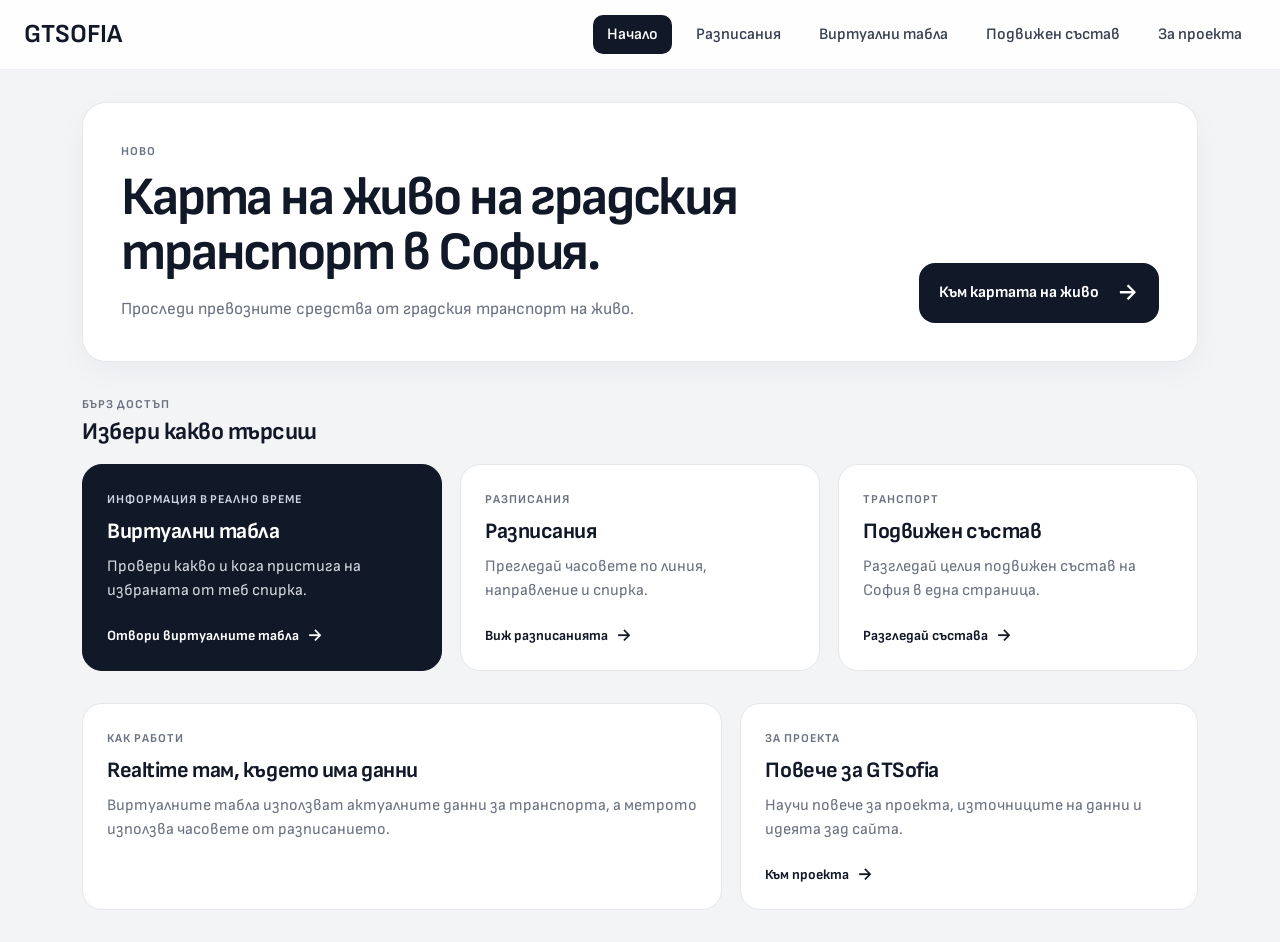
==== index.html @ 2547bb43 "Add files via upload" ====
<!DOCTYPE html>
<html lang="bg">
<head>
  <meta charset="UTF-8" />
  <meta name="viewport" content="width=device-width, initial-scale=1.0" />
  <title>Начало | GTSofia</title>
  <link href="https://fonts.googleapis.com/css2?family=Sofia+Sans:wght@400;500;600;700&display=swap" rel="stylesheet" />
  <link rel="stylesheet" href="assets/css/style.css" />
</head>
<body>
  <header class="navbar">
    <a href="index.html" class="nav-logo">GTSOFIA</a>
    <button class="nav-toggle" onclick="toggleMenu()" aria-label="Отвори меню">☰</button>
    <nav id="navMenu">
      <a href="index.html" class="active">Начало</a>
      <a href="schedules.html">Разписания</a>
      <a href="virtual-boards.html">Виртуални табла</a>
      <a href="rolling-stock.html">Подвижен състав</a>
      <a href="about.html">За проекта</a>
    </nav>
  </header>

  <main class="home">
    <section class="home-hero">
      <div class="home-hero-copy">
        <span class="home-eyebrow">НОВО</span>
        <h1>Карта на живо на градския транспорт в София.</h1>
        <p>Проследи превозните средства от градския транспорт на живо.</p>
      </div>
      <a href="https://gtsofialive.vercel.app/" class="home-hero-action">
        <span class="home-hero-action-label">Към картата на живо</span>
        <span class="home-hero-action-arrow">→</span>
      </a>
    </section>

    <section class="home-section">
      <div class="home-section-heading">
        <div>
          <span class="home-section-kicker">Бърз достъп</span>
          <h2>Избери какво търсиш</h2>
        </div>
      </div>

      <div class="home-grid home-grid-main">
        <a href="virtual-boards.html" class="home-card home-card-primary">
          <span class="home-card-label">Информация в реално време</span>
          <h2>Виртуални табла</h2>
          <p>Провери какво и кога пристига на избраната от теб спирка.</p>
          <span class="home-card-link">Отвори виртуалните табла <span>→</span></span>
        </a>

        <a href="schedules.html" class="home-card">
          <span class="home-card-label">Разписания</span>
          <h2>Разписания</h2>
          <p>Прегледай часовете по линия, направление и спирка.</p>
          <span class="home-card-link">Виж разписанията <span>→</span></span>
        </a>

        <a href="rolling-stock.html" class="home-card">
          <span class="home-card-label">Транспорт</span>
          <h2>Подвижен състав</h2>
          <p>Разгледай целия подвижен състав на София в една страница.</p>
          <span class="home-card-link">Разгледай състава <span>→</span></span>
        </a>
      </div>
    </section>



    <section class="home-info-grid">
      <div class="home-info-card">
        <span class="home-section-kicker">Как работи</span>
        <h2>Realtime там, където има данни</h2>
        <p>Виртуалните табла използват актуалните данни за транспорта, а метрото използва часовете от разписанието.</p>
      </div>

      <a href="about.html" class="home-info-card home-info-card-link">
        <span class="home-section-kicker">За проекта</span>
        <h2>Повече за GTSofia</h2>
        <p>Научи повече за проекта, източниците на данни и идеята зад сайта.</p>
        <span class="home-card-link">Към проекта <span>→</span></span>
      </a>
    </section>
  </main>

  <script src="assets/js/navbar.js"></script>
</body>
</html>
---- assets/css/style.css ----
/* =========================
BASE RESET
========================= */

* {
  margin: 0;
  padding: 0;
  box-sizing: border-box;
}

body {
  font-family: "Sofia Sans", sans-serif;
  background: #f3f4f6;
  min-height: 100vh;
  color: #111827;
}

img {
  max-width: 100%;
}

/* =========================
NAVBAR
========================= */

.navbar {
  height: 70px;
  background: rgba(255, 255, 255, 0.88);
  backdrop-filter: blur(18px);
  -webkit-backdrop-filter: blur(18px);
  border-bottom: 1px solid rgba(229, 231, 235, 0.7);
  display: flex;
  align-items: center;
  justify-content: space-between;
  padding: 0 24px;
  position: sticky;
  top: 0;
  z-index: 1000;
  transition:
    background 0.3s ease,
    backdrop-filter 0.3s ease,
    box-shadow 0.3s ease;
}

.navbar.scrolled {
  background: rgba(255, 255, 255, 0.72);
  backdrop-filter: blur(22px);
  -webkit-backdrop-filter: blur(22px);
  box-shadow: 0 6px 20px rgba(0, 0, 0, 0.06);
}

.nav-logo {
  font-size: 26px;
  font-weight: 700;
  color: #111827;
  text-decoration: none;
}

.navbar nav {
  display: flex;
  gap: 10px;
}

.navbar nav a {
  text-decoration: none;
  color: #374151;
  font-weight: 600;
  padding: 10px 14px;
  border-radius: 10px;
  transition: 0.2s;
}

.navbar nav a:hover {
  background: #f3f4f6;
}

.navbar nav a.active {
  background: #111827;
  color: white;
}

.nav-toggle {
  display: none;
  font-size: 28px;
  background: none;
  border: none;
  cursor: pointer;
}

/* =========================
GENERAL CONTENT
========================= */

.content {
  padding: 32px;
}

.info-card {
  background: white;
  padding: 24px;
  border-radius: 18px;
  border: 1px solid #e5e7eb;
  width: 100%;
}

/* =========================
HOME PAGE
========================= */

.home {
  max-width: 1180px;
  margin: 0 auto;
  padding: 32px;
  display: flex;
  flex-direction: column;
  gap: 32px;
}

.home-hero {
  background: white;
  border: 1px solid #e5e7eb;
  border-radius: 24px;
  padding: 38px;
  display: flex;
  align-items: flex-end;
  justify-content: space-between;
  gap: 28px;
  box-shadow: 0 10px 30px rgba(17, 24, 39, 0.04);
}

.home-hero-copy {
  max-width: 760px;
}

.home-eyebrow,
.home-section-kicker,
.home-card-label {
  display: inline-block;
  font-size: 12px;
  font-weight: 700;
  letter-spacing: 0.08em;
  text-transform: uppercase;
  color: #6b7280;
}

.home-hero h1 {
  margin-top: 10px;
  font-size: clamp(32px, 5vw, 54px);
  line-height: 1.02;
  letter-spacing: -0.04em;
  max-width: 760px;
}

.home-hero p {
  margin-top: 16px;
  max-width: 660px;
  color: #6b7280;
  font-size: 17px;
  line-height: 1.55;
}

.home-hero-action {
  min-width: 240px;
  padding: 18px 20px;
  border-radius: 16px;
  background: #111827;
  color: white;
  text-decoration: none;
  display: flex;
  align-items: center;
  justify-content: space-between;
  gap: 16px;
  font-weight: 700;
  transition: transform 0.2s ease, background 0.2s ease;
}

.home-hero-action:hover {
  transform: translateY(-2px);
  background: #1f2937;
}

.home-hero-action-arrow {
  font-size: 24px;
  line-height: 1;
}

.home-section {
  display: flex;
  flex-direction: column;
  gap: 18px;
}

.home-section-heading h2 {
  margin-top: 4px;
  font-size: 24px;
  letter-spacing: -0.02em;
}

.home-grid {
  display: grid;
  grid-template-columns: repeat(3, minmax(0, 1fr));
  gap: 18px;
}

.home-card,
.home-info-card {
  background: white;
  border: 1px solid #e5e7eb;
  border-radius: 20px;
  padding: 24px;
  text-decoration: none;
  color: inherit;
  transition: transform 0.2s ease, box-shadow 0.2s ease, border-color 0.2s ease;
}

.home-card:hover,
.home-info-card-link:hover {
  transform: translateY(-3px);
  box-shadow: 0 12px 26px rgba(17, 24, 39, 0.07);
  border-color: #d1d5db;
}

.home-card-primary {
  background: #111827;
  color: white;
  border-color: #111827;
}

.home-card-primary:hover {
  border-color: #1f2937;
}

.home-card h2,
.home-info-card h2 {
  margin-top: 10px;
  font-size: 22px;
  letter-spacing: -0.02em;
}

.home-card p,
.home-info-card p {
  margin-top: 10px;
  color: #6b7280;
  line-height: 1.5;
}

.home-card-primary p {
  color: #d1d5db;
}

.home-card-link {
  display: inline-flex;
  align-items: center;
  gap: 8px;
  margin-top: 22px;
  font-size: 14px;
  font-weight: 700;
}

.home-card-link span {
  font-size: 18px;
}

.home-card-primary .home-card-label {
  color: #cbd5e1;
}

.home-info-grid {
  display: grid;
  grid-template-columns: 1.4fr 1fr;
  gap: 18px;
}

.home-info-card-link {
  display: block;
}

/* =========================
ROLLING STOCK
========================= */

.stock-grid {
  display: grid;
  grid-template-columns: repeat(auto-fill, minmax(280px, 1fr));
  gap: 20px;
}

.stock-card {
  background: white;
  border-radius: 18px;
  overflow: hidden;
  border: 1px solid #e5e7eb;
}

.stock-image {
  width: 100%;
  height: 200px;
  object-fit: cover;
}

.stock-body {
  padding: 18px;
}

.stock-author {
  text-align: center;
  font-size: 13px;
  color: #6b7280;
  margin-top: 6px;
  margin-bottom: 4px;
}

.stock-lines {
  display: flex;
  flex-wrap: wrap;
  gap: 6px;
  margin-top: 10px;
}

.stock-line-pill {
  display: flex;
  align-items: center;
  justify-content: center;
  height: 25px;
  width: 42px;
  min-width: 35px;
  padding: 0 8px;
  border-radius: 6px;
  font-weight: 700;
}

.stock-metro-pill {
  width: 28px;
  height: 28px;
  min-width: 28px;
  padding: 0;
  border-radius: 50%;
}

.stock-filters {
  display: flex;
  gap: 10px;
  flex-wrap: wrap;
  margin-bottom: 20px;
}

.stock-filters button {
  font-family: "Sofia Sans", sans-serif;
  border: none;
  padding: 10px 16px;
  border-radius: 12px;
  background: #e5e7eb;
  font-weight: 600;
  cursor: pointer;
  transition: 0.2s;
}

.stock-filters button:hover {
  background: #111827;
  color: white;
}

/* =========================
SCHEDULES PAGE
========================= */

.schedule-page {
  max-width: 1500px;
  margin: 0 auto;
  padding: 32px;
}

.schedule-card {
  background: #fff;
  border-radius: 18px;
  box-shadow: 0 2px 10px rgba(0,0,0,.05);
}

.schedule-controls-card { padding: 22px; }

.schedule-controls {
  display: grid;
  grid-template-columns: 1fr 1fr 1fr;
  gap: 14px;
}

.schedule-control label {
  display: block;
  font-weight: 700;
  margin: 0 0 7px 2px;
}

.schedule-dropdown {
  position: relative;
}

.schedule-select-button,
.schedule-native-select {
  width: 100%;
  min-height: 48px;
  border: 1px solid #d1d5db;
  border-radius: 12px;
  background: #fff;
  font: inherit;
  color: #111827;
  padding: 8px 14px;
}

.schedule-select-button {
  display: flex;
  align-items: center;
  justify-content: space-between;
  cursor: pointer;
  text-align: left;
}

.schedule-select-button:hover,
.schedule-native-select:not(:disabled):hover {
  border-color: #9ca3af;
}

.schedule-native-select:disabled {
  background: #f3f4f6;
  color: #9ca3af;
}

.schedule-chevron {
  font-size: 20px;
  margin-left: 8px;
}

.schedule-dropdown-menu {
  position: absolute;
  z-index: 50;
  top: calc(100% + 7px);
  left: 0;
  right: 0;
  max-height: 420px;
  overflow-y: auto;
  background: #fff;
  border: 1px solid #e5e7eb;
  border-radius: 14px;
  box-shadow: 0 14px 35px rgba(0,0,0,.14);
  padding: 8px;
}

.schedule-dropdown-group-title {
  font-size: 12px;
  font-weight: 700;
  color: #6b7280;
  padding: 8px 10px 5px;
  text-transform: uppercase;
  letter-spacing: .04em;
}

.schedule-line-option {
  width: 100%;
  border: 0;
  background: transparent;
  border-radius: 10px;
  padding: 8px 10px;
  display: flex;
  align-items: center;
  justify-content: space-between;
  cursor: pointer;
  font: inherit;
}

.schedule-line-option:hover {
  background: #f3f4f6;
}

.schedule-line-identity {
  display: inline-flex;
  align-items: center;
  gap: 7px;
  min-width: 0;
}

.schedule-line-icon {
  width: 30px;
  height: 30px;
  display: inline-flex;
  align-items: center;
  justify-content: center;
}

.schedule-line-icon img {
  width: 30px;
  height: 30px;
  object-fit: contain;
}

.schedule-line-pill {
  width: 60px;
  height: 30px;
  border-radius: 6px;
  display: inline-flex;
  align-items: center;
  justify-content: center;
  background: var(--line-color, #BE1E2D);
  color: var(--line-text-color, #fff);
  font-weight: 700;
  font-size: 17px;
  line-height: 1;
}

.schedule-line-pill.metro {
  width: 30px;
  border-radius: 999px;
}

.schedule-line-pill.night {
  border: 1px solid rgba(0, 0, 0, 0.18);
}

.schedule-option-arrow {
  color: #9ca3af;
  font-size: 22px;
}

.schedule-selected-line {
  display: inline-flex;
  flex: 1;
}

.schedule-placeholder {
  color: #6b7280;
}

.schedule-day-tabs {
  display: flex;
  gap: 8px;
  margin-top: 16px;
  border-top: 1px solid #eef0f2;
  padding-top: 16px;
}

.schedule-day-tab {
  border: 0;
  background: #f3f4f6;
  color: #374151;
  border-radius: 10px;
  padding: 10px 18px;
  font: inherit;
  font-weight: 700;
  cursor: pointer;
}

.schedule-day-tab.active {
  background: #111827;
  color: #fff;
}

.schedule-summary {
  margin-top: 18px;
  padding: 18px 22px;
  background: #fff;
  border-radius: 18px;
  box-shadow: 0 2px 10px rgba(0,0,0,.05);
  display: flex;
  align-items: center;
  justify-content: space-between;
  gap: 20px;
}

.schedule-summary-main {
  display: flex;
  flex-direction: column;
  align-items: flex-start;
  gap: 8px;
}

.schedule-summary-route-row {
  display: flex;
  align-items: center;
  gap: 14px;
}

.schedule-summary-destination {
  font-size: 25px;
}

.schedule-summary-stop {
  color: #6b7280;
}

.schedule-summary-stats {
  display: flex;
  gap: 10px;
}

.schedule-summary-stats div {
  min-width: 125px;
  padding: 10px 14px;
  border-radius: 12px;
  background: #f7f7f8;
  display: flex;
  flex-direction: column;
  gap: 2px;
}

.schedule-summary-stats span {
  font-size: 12px;
  color: #6b7280;
}

.schedule-summary-stats strong {
  font-size: 20px;
}

.direction-arrow {
  width: 13px;
  height: auto;
  flex: 0 0 13px;
  opacity: 0.7;
}

.timetable-card,
.course-card {
  margin-top: 18px;
  padding: 22px;
}

.schedule-section-heading {
  display: flex;
  align-items: center;
  justify-content: space-between;
  gap: 16px;
  margin-bottom: 16px;
}

.schedule-section-kicker {
  font-size: 12px;
  color: #6b7280;
  font-weight: 700;
  text-transform: uppercase;
  letter-spacing: .05em;
}

.schedule-section-heading h1,
.schedule-section-heading h2 {
  margin: 3px 0 0;
  font-size: 24px;
}

.schedule-data-status {
  color: #6b7280;
  font-size: 14px;
}

.timetable-scroll {
  overflow-x: auto;
  border: 1px solid #e5e7eb;
  border-radius: 12px;
}

.schedule-timetable {
  width: 100%;
  min-width: 720px;
  border-collapse: collapse;
  table-layout: fixed;
}

.schedule-timetable th {
  padding: 12px 8px;
  background: #f3f4f6;
  border-right: 1px solid #e5e7eb;
  border-bottom: 1px solid #d1d5db;
  font-size: 14px;
  white-space: nowrap;
}

.schedule-timetable td {
  min-height: 70px;
  padding: 12px 8px;
  vertical-align: top;
  border-right: 1px solid #eef0f2;
  text-align: center;
}

.schedule-minute-list {
  display: flex;
  flex-direction: column;
  align-items: center;
  gap: 4px;
}

.schedule-minute {
  display: block;
  width: 100%;
  border: 0;
  background: transparent;
  color: #111827;
  font: inherit;
  font-weight: 700;
  padding: 5px 4px;
  border-radius: 7px;
  cursor: pointer;
}

.schedule-minute:hover {
  background: #fef3c7;
  color: #92400e;
}

.schedule-no-data {
  padding: 30px;
  text-align: center;
  color: #6b7280;
}

.schedule-close-button {
  border: 0;
  background: #111827;
  color: #fff;
  border-radius: 10px;
  padding: 9px 15px;
  font: inherit;
  font-weight: 700;
  cursor: pointer;
}

.course-stops {
  border-top: 1px solid #eef0f2;
}

.course-stop {
  min-height: 54px;
  display: grid;
  grid-template-columns: 26px 1fr auto;
  align-items: center;
  gap: 10px;
  padding: 8px 12px;
  border-bottom: 1px solid #f0f1f2;
}

.course-stop.selected {
  background: #fef3c7;
  border-radius: 10px;
}

.course-stop-marker {
  width: 14px;
  height: 14px;
  border-radius: 999px;
  background: #111827;
  border: 3px solid #fff;
  box-shadow: 0 0 0 1px #d1d5db;
  margin-left: 2px;
}

.course-stop-name {
  font-weight: 600;
  display: flex;
  align-items: center;
  gap: 8px;
  flex-wrap: wrap;
}

.course-stop-code {
  color: #6b7280;
  font-size: 12px;
  font-weight: 500;
  white-space: nowrap;
}

.course-stop-time {
  font-weight: 700;
  font-variant-numeric: tabular-nums;
}

.schedule-empty {
  margin-top: 28px;
  color: #9ca3af;
  text-align: center;
  font-size: 18px;
}

/* =========================
VIRTUAL BOARDS
========================= */

.virtual-boards {
  height: calc(100vh - 70px);
  min-height: 620px;
  padding: 18px;
  display: flex;
  flex-direction: column;
  gap: 14px;
}

.virtual-board-toolbar {
  display: flex;
  align-items: center;
  justify-content: space-between;
  gap: 18px;
  background: #fff;
  border: 1px solid #e5e7eb;
  border-radius: 18px;
  padding: 16px 20px;
  box-shadow: 0 2px 10px rgba(0,0,0,.05);
  flex: 0 0 auto;
}

.virtual-board-toolbar h1 {
  font-size: 25px;
  line-height: 1.15;
}

.live-indicator {
  width: 9px;
  height: 9px;
  border-radius: 50%;
  background: #16a34a;
  box-shadow: 0 0 0 0 rgba(22, 163, 74, .45);
  animation: vb-pulse 1.8s infinite;
  flex: 0 0 9px;
}

@keyframes vb-pulse {
  0% { box-shadow: 0 0 0 0 rgba(22, 163, 74, .45); }
  70% { box-shadow: 0 0 0 7px rgba(22, 163, 74, 0); }
  100% { box-shadow: 0 0 0 0 rgba(22, 163, 74, 0); }
}

.virtual-board-layout {
  min-height: 0;
  flex: 1 1 auto;
  display: grid;
  grid-template-columns: minmax(0, 1.65fr) minmax(360px, .85fr);
  gap: 14px;
}

.virtual-map-card {
  min-height: 0;
  position: relative;
  overflow: hidden;
  border-radius: 18px;
  border: 1px solid #e5e7eb;
  background: #e5e7eb;
  box-shadow: 0 2px 10px rgba(0,0,0,.05);
}

.virtual-board-controls {
  position: relative;
  z-index: 5;
  display: flex;
  align-items: center;
  gap: 8px;
  padding: 14px 16px;
  border-bottom: 1px solid #eef0f2;
  background: #fff;
}

.virtual-stop-search {
  position: relative;
  width: 100%;
  min-width: 0;
}

.virtual-stop-search-panel {
  flex: 1 1 auto;
}

.virtual-stop-search input {
  width: 100%;
  min-height: 42px;
  padding: 0 13px;
  border: 1px solid #d1d5db;
  border-radius: 11px;
  background: #fff;
  color: #111827;
  font: inherit;
  box-shadow: 0 2px 8px rgba(0,0,0,.06);
  outline: none;
}

.virtual-stop-search input:focus {
  border-color: #9ca3af;
  box-shadow: 0 0 0 3px rgba(17,24,39,.08), 0 2px 8px rgba(0,0,0,.06);
}

.map-tool-button {
  width: 42px;
  height: 42px;
  min-height: 42px;
  flex: 0 0 42px;
  display: inline-flex;
  align-items: center;
  justify-content: center;
  padding: 0;
  border: 1px solid #d1d5db;
  border-radius: 11px;
  background: rgba(255,255,255,.96);
  color: #111827;
  font: inherit;
  font-weight: 700;
  box-shadow: 0 4px 14px rgba(0,0,0,.12);
  cursor: pointer;
  pointer-events: auto;
  white-space: nowrap;
}

.map-tool-button:hover {
  background: #fff;
}

.map-tool-button:disabled {
  opacity: .7;
  cursor: wait;
}

.map-location-button {
  font-size: 21px;
}

.virtual-stop-search-results {
  position: absolute;
  top: calc(100% + 6px);
  left: 0;
  right: 0;
  max-height: 310px;
  overflow-y: auto;
  border: 1px solid #e5e7eb;
  border-radius: 11px;
  background: #fff;
  box-shadow: 0 8px 20px rgba(0,0,0,.14);
}

.virtual-stop-search-result {
  width: 100%;
  display: flex;
  align-items: center;
  justify-content: space-between;
  gap: 12px;
  padding: 10px 12px;
  border: 0;
  border-bottom: 1px solid #f0f1f2;
  background: #fff;
  color: #111827;
  text-align: left;
  font: inherit;
  cursor: pointer;
}

.virtual-stop-search-result:last-child {
  border-bottom: 0;
}

.virtual-stop-search-result:hover {
  background: #f9fafb;
}

.virtual-stop-search-result strong {
  min-width: 0;
  overflow: hidden;
  text-overflow: ellipsis;
  white-space: nowrap;
}

.virtual-stop-search-result span {
  flex: 0 0 auto;
  color: #9ca3af;
  font-size: 12px;
}

.virtual-stop-search-empty {
  padding: 12px;
  color: #6b7280;
  font-size: 13px;
}

.map-tool-button {
  min-height: 42px;
  display: inline-flex;
  align-items: center;
  gap: 7px;
  padding: 0 12px;
  border: 1px solid #d1d5db;
  border-radius: 11px;
  background: rgba(255,255,255,.96);
  color: #111827;
  font: inherit;
  font-weight: 700;
  box-shadow: 0 4px 14px rgba(0,0,0,.12);
  cursor: pointer;
  pointer-events: auto;
  white-space: nowrap;
}

.map-location-button {
  width: 42px;
  height: 42px;
  padding: 0;
  justify-content: center;
}

.map-location-button img {
  width: 22px;
  height: 22px;
  display: block;
  flex: 0 0 22px;
}

.map-tool-button:hover {
  background: #fff;
}

.map-tool-button:disabled {
  opacity: .7;
  cursor: wait;
}

.virtual-map {
  width: 100%;
  height: 100%;
  min-height: 440px;
}

.virtual-board-panel {
  min-width: 0;
  min-height: 0;
  overflow: hidden;
  display: flex;
  flex-direction: column;
  background: #fff;
  border: 1px solid #e5e7eb;
  border-radius: 18px;
  box-shadow: 0 2px 10px rgba(0,0,0,.05);
}

.virtual-board-content {
  min-height: 0;
  overflow: hidden;
  display: flex;
  flex-direction: column;
  flex: 1 1 auto;
}

.virtual-board-body {
  min-height: 0;
  overflow-y: auto;
  flex: 1 1 auto;
  display: flex;
  flex-direction: column;
}

.virtual-board-empty,
.virtual-board-error {
  margin: auto;
  max-width: 420px;
  padding: 28px 24px;
  color: #6b7280;
  text-align: center;
}

.virtual-board-empty-title {
  color: #111827;
  font-size: 23px;
  font-weight: 700;
  margin-bottom: 10px;
}

.virtual-board-empty p {
  line-height: 1.55;
}

.virtual-board-header-actions {
  display: flex;
  align-items: center;
  gap: 8px;
  flex: 0 0 auto;
}

.virtual-board-header {
  display: flex;
  align-items: flex-start;
  justify-content: space-between;
  gap: 14px;
  padding: 18px 18px 12px;
  border-bottom: 1px solid #eef0f2;
}

.virtual-board-kicker {
  margin-bottom: 4px;
  color: #6b7280;
  font-size: 12px;
  font-weight: 700;
  text-transform: uppercase;
  letter-spacing: .05em;
}

.virtual-board-header h2 {
  font-size: 21px;
  line-height: 1.2;
}

.virtual-board-header p {
  margin-top: 5px;
  color: #6b7280;
  font-size: 13px;
}

.virtual-board-close {
  width: 34px;
  height: 34px;
  border: 0;
  border-radius: 50%;
  background: #f3f4f6;
  color: #111827;
  font-size: 24px;
  line-height: 1;
  cursor: pointer;
  flex: 0 0 34px;
}

.virtual-board-close:hover {
  background: #e5e7eb;
}

.virtual-board-refresh {
  width: 34px;
  height: 34px;
  flex: 0 0 34px;
  border: 0;
  border-radius: 50%;
  background: #f3f4f6;
  color: #111827;
  padding: 0;
  display: inline-flex;
  align-items: center;
  justify-content: center;
  font: inherit;
  cursor: pointer;
}

.virtual-board-refresh > span {
  display: block;
  font-size: 23px;
  line-height: 1;
  font-weight: 400;
}

.virtual-board-refresh.is-loading > span {
  animation: virtual-board-refresh-spin 0.9s linear infinite;
}

@keyframes virtual-board-refresh-spin {
  from {
    transform: rotate(0deg);
  }
  to {
    transform: rotate(360deg);
  }
}

.virtual-board-refresh:hover {
  background: #e5e7eb;
}

.virtual-board-list {
  min-height: 0;
  overflow-y: auto;
}

.vb-row {
  padding: 13px 16px;
  border-bottom: 1px solid #f0f1f2;
}

.vb-route-row {
  min-width: 0;
  width: 100%;
  gap: 10px;
  align-items: center;
  flex-wrap: nowrap;
}

.vb-route-row .schedule-line-identity {
  flex: 0 0 auto;
}

.vb-direction-arrow {
  width: 13px;
  height: auto;
  flex: 0 0 13px;
  opacity: .7;
  align-self: center;
  display: block;
}

.vb-destination {
  min-width: 0;
  flex: 1 1 auto;
  overflow: hidden;
  white-space: nowrap;
  text-overflow: ellipsis;
  font-size: 20px;
  line-height: 1.2;
}

.vb-time-block {
  display: flex;
  align-items: center;
  justify-content: space-between;
  gap: 12px;
  margin-top: 8px;
  padding-left: 99px;
}

.vb-arrival-main {
  display: inline-flex;
  align-items: center;
  justify-content: center;
  gap: 8px;
  white-space: nowrap;
  font-variant-numeric: tabular-nums;
}

.vb-arrival-live {
  width: 8px;
  height: 8px;
  flex: 0 0 8px;
  border-radius: 50%;
  background: #16a34a;
  box-shadow: 0 0 0 0 rgba(22, 163, 74, .35);
  animation: vb-pulse 1.8s infinite;
}

.vb-arrival-clock {
  color: #111827;
  font-size: 24px;
  font-weight: 700;
  line-height: 1;
}

.vb-arrival-minutes {
  color: #6b7280;
  font-size: 15px;
  font-weight: 600;
  line-height: 1;
  white-space: nowrap;
}

.vb-arrival {
  display: inline-flex;
  align-items: center;
  gap: 9px;
  font-variant-numeric: tabular-nums;
  white-space: nowrap;
}

.vb-arrival-live {
  width: 7px;
  height: 7px;
  flex: 0 0 7px;
  margin-right: -2px;
}

.vb-arrival-time {
  color: #111827;
  font-size: 22px;
  font-weight: 700;
  line-height: 1;
}

.vb-arrival-countdown {
  color: #374151;
  font-size: 14px;
  font-weight: 600;
  white-space: nowrap;
}

.vb-arrival-empty {
  color: #9ca3af;
  font-size: 13px;
  font-weight: 600;
}

.vb-next-times {
  display: flex;
  gap: 6px;
  color: #9ca3af;
  font-size: 12px;
  font-weight: 600;
  font-variant-numeric: tabular-nums;
}

.vb-next-times span {
  position: relative;
  display: inline-flex;
  align-items: center;
  padding: 3px 6px;
  border-radius: 7px;
  background: #f3f4f6;
  cursor: help;
  outline: none;
}

.vb-next-times span::after {
  content: attr(data-tooltip);
  position: absolute;
  left: 50%;
  bottom: calc(100% + 8px);
  transform: translate(-50%, 4px);
  padding: 5px 8px;
  border-radius: 7px;
  background: #111827;
  color: #ffffff;
  font-size: 12px;
  font-weight: 600;
  line-height: 1;
  white-space: nowrap;
  pointer-events: none;
  opacity: 0;
  visibility: hidden;
  transition: opacity .12s ease, transform .12s ease, visibility .12s ease;
  z-index: 20;
}

.vb-next-times span:hover::after,
.vb-next-times span:focus-visible::after {
  opacity: 1;
  visibility: visible;
  transform: translate(-50%, 0);
}

.virtual-board-no-service,
.virtual-board-no-data {
  margin: 12px 16px;
  padding: 12px;
  border-radius: 10px;
  background: #f9fafb;
  color: #6b7280;
  font-size: 13px;
  line-height: 1.45;
}

.virtual-map-error {
  display: flex;
  align-items: center;
  justify-content: center;
  min-height: 100%;
  padding: 30px;
  color: #6b7280;
  background: #f9fafb;
}

/* =========================
RESPONSIVE
========================= */

@media (max-width: 1100px) {
  .virtual-board-layout {
    grid-template-columns: minmax(0, 1.25fr) minmax(320px, .95fr);
  }
}

@media (max-width: 900px) {
  .nav-toggle {
    display: block;
  }

  .navbar nav {
    display: none;
    flex-direction: column;
    width: 100%;
    margin-top: 10px;
  }

  .navbar nav.open {
    display: flex;
  }

  .navbar {
    flex-wrap: wrap;
    height: auto;
    padding: 12px 16px;
  }

  .content {
    padding: 18px;
  }

  .home {
    padding: 18px;
    gap: 22px;
  }

  .home-hero {
    padding: 24px;
    flex-direction: column;
    align-items: stretch;
  }

  .home-hero h1 {
    font-size: 34px;
  }

  .home-hero p {
    font-size: 15px;
  }

  .home-hero-action {
    min-width: 0;
  }

  .home-grid,
  .home-info-grid {
    grid-template-columns: 1fr;
  }

  .schedule-page {
    padding: 18px;
  }

  .schedule-controls {
    grid-template-columns: 1fr;
  }

  .schedule-summary {
    align-items: stretch;
    flex-direction: column;
  }

  .schedule-summary-stats {
    display: grid;
    grid-template-columns: repeat(3, 1fr);
  }

  .virtual-boards {
    height: auto;
    min-height: calc(100vh - 70px);
  }

  .virtual-board-toolbar {
    align-items: flex-start;
    flex-direction: column;
  }

  .virtual-board-layout {
    grid-template-columns: 1fr;
  }

  .virtual-map {
    height: 58vh;
    min-height: 420px;
  }

  .virtual-board-panel {
    min-height: 520px;
  }
}

@media (max-width: 560px) {
  .promo-actions {
    flex-direction: column;
    max-width: none;
  }

  .schedule-summary-main {
    align-items: flex-start;
    flex-direction: column;
    gap: 10px;
    width: 100%;
    min-width: 0;
  }

  .schedule-summary-route-row {
    width: 100%;
    min-width: 0;
    gap: 10px;
  }

  .schedule-summary-route-row .schedule-line-identity {
    flex: 0 0 auto;
  }

  .schedule-summary-route-row .direction-arrow {
    flex: 0 0 auto;
  }

  .schedule-summary-destination {
    font-size: 20px;
    flex: 1 1 auto;
    min-width: 0;
    overflow: hidden;
    white-space: nowrap;
    text-overflow: ellipsis;
  }

  .schedule-summary-stats {
    grid-template-columns: 1fr;
  }

  .schedule-minute-list {
    width: 100%;
    align-items: stretch;
  }

  .schedule-timetable th,
  .schedule-timetable td {
    padding-left: 4px;
    padding-right: 4px;
  }

  .schedule-minute {
    width: 100%;
    margin: 0;
    padding: 5px 0;
    display: flex;
    align-items: center;
    justify-content: center;
    text-align: center;
    text-indent: 0;
    -webkit-appearance: none;
    appearance: none;
  }

  .course-stop {
    grid-template-columns: 22px 1fr auto;
  }


  .vb-route-row {
    align-items: center;
    gap: 8px;
  }

  .vb-route-row .schedule-line-identity {
    gap: 8px;
  }

  .vb-route-row .schedule-line-icon {
    flex: 0 0 auto;
  }

  .vb-time-block {
    padding-left: 0;
    align-items: flex-start;
    flex-direction: column;
    gap: 7px;
  }

  .vb-arrival-time {
    font-size: 21px;
  }

  .vb-arrival-clock {
    font-size: 22px;
  }

  .virtual-map {
    min-height: 360px;
  }

  .virtual-board-panel {
    min-height: 480px;
  }

  .virtual-board-controls {
    padding: 10px 12px;
  }

  .virtual-board-header {
    align-items: center;
    padding: 15px 14px 11px;
  }

  .virtual-board-header-actions {
    gap: 6px;
  }

  .virtual-board-refresh {
    width: 34px;
    height: 34px;
    flex-basis: 34px;
  }

  .vb-route-row {
    gap: 7px;
  }

  .vb-route-row .schedule-line-identity {
    gap: 6px;
  }

  .vb-route-row .schedule-line-icon,
  .vb-route-row .schedule-line-icon img {
    width: 28px;
    height: 28px;
  }

  .vb-route-row .schedule-line-pill {
    width: 56px;
    height: 28px;
    font-size: 16px;
  }

  .vb-route-row .schedule-line-pill.metro {
    width: 28px;
  }

  .vb-destination {
    font-size: 20px;
  }
}


.sr-only {
  position: absolute;
  width: 1px;
  height: 1px;
  padding: 0;
  margin: -1px;
  overflow: hidden;
  clip: rect(0, 0, 0, 0);
  white-space: nowrap;
  border: 0;
}

/* =========================
VIRTUAL BOARD FAVORITES
========================= */

.virtual-board-favorite {
  width: 34px;
  height: 34px;
  flex: 0 0 34px;
  border: 0;
  border-radius: 50%;
  background: #f3f4f6;
  color: #6b7280;
  padding: 0;
  display: inline-flex;
  align-items: center;
  justify-content: center;
  font: inherit;
  cursor: pointer;
}

.virtual-board-favorite > span {
  display: block;
  font-size: 21px;
  line-height: 1;
}

.virtual-board-favorite:hover {
  background: #e5e7eb;
}

.virtual-board-favorite.is-favorite {
  color: #111827;
}

.virtual-board-favorites {
  width: 100%;
  margin-top: 28px;
  text-align: left;
}

.virtual-board-favorites-heading {
  margin-bottom: 12px;
}

.virtual-board-favorites-heading h3 {
  margin: 3px 0 0;
  font-size: 18px;
}

.virtual-board-favorites-list {
  display: grid;
  gap: 10px;
}

.virtual-board-favorite-stop {
  width: 100%;
  display: flex;
  align-items: center;
  gap: 12px;
  min-width: 0;
  padding: 13px 15px;
  background: #fff;
  border: 1px solid #e5e7eb;
  border-radius: 12px;
  color: inherit;
  text-align: left;
  font: inherit;
  cursor: pointer;
  transition: transform 0.2s ease, box-shadow 0.2s ease, border-color 0.2s ease;
}

.virtual-board-favorite-stop:hover {
  transform: translateY(-1px);
  box-shadow: 0 6px 16px rgba(17, 24, 39, 0.06);
  border-color: #d1d5db;
}

.virtual-board-favorite-stop-star {
  flex: 0 0 auto;
  font-size: 20px;
  line-height: 1;
}

.virtual-board-favorite-stop-info {
  min-width: 0;
  display: flex;
  align-items: baseline;
  gap: 7px;
  flex-wrap: wrap;
}

.virtual-board-favorite-stop-info strong {
  font-size: 15px;
}

.virtual-board-favorite-stop-info span {
  color: #6b7280;
  font-size: 12px;
}

.virtual-board-favorite-stop-arrow {
  margin-left: auto;
  flex: 0 0 auto;
  color: #9ca3af;
  font-size: 19px;
}

@media (max-width: 700px) {
  .virtual-board-favorite-stop {
    padding: 12px 13px;
  }
}
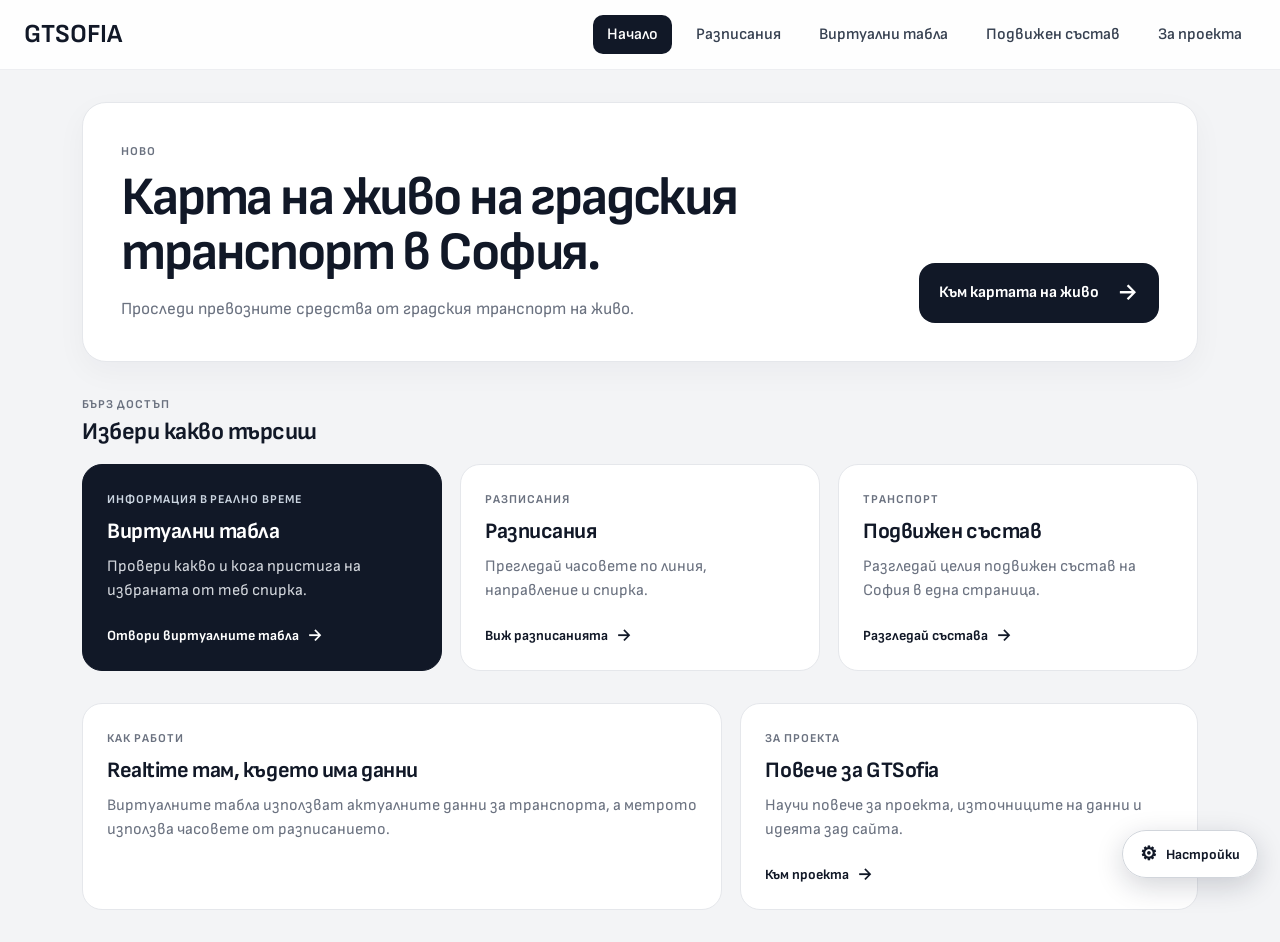
==== commit 954b47ee: "Add files via upload" ====
--- a/index.html
+++ b/index.html
@@ -3,9 +3,10 @@
 <head>
   <meta charset="UTF-8" />
   <meta name="viewport" content="width=device-width, initial-scale=1.0" />
+  <script src="assets/js/theme.js"></script>
   <title>Начало | GTSofia</title>
   <link href="https://fonts.googleapis.com/css2?family=Sofia+Sans:wght@400;500;600;700&display=swap" rel="stylesheet" />
-  <link rel="stylesheet" href="assets/css/style.css" />
+  <link rel="stylesheet" href="assets/css/style.css?v=34" />
 </head>
 <body>
   <header class="navbar">
--- a/assets/css/style.css
+++ b/assets/css/style.css
@@ -610,10 +610,15 @@
 }
 
 .direction-arrow {
-  width: 13px;
-  height: auto;
-  flex: 0 0 13px;
-  opacity: 0.7;
+  display: inline-flex;
+  align-items: center;
+  justify-content: center;
+  width: 18px;
+  height: 20px;
+  flex: 0 0 18px;
+  font-size: 20px;
+  line-height: 1;
+  opacity: 0.85;
 }
 
 .timetable-card,
@@ -996,11 +1001,10 @@
   justify-content: center;
 }
 
-.map-location-button img {
-  width: 22px;
-  height: 22px;
+.map-location-button .bi {
   display: block;
-  flex: 0 0 22px;
+  font-size: 21px;
+  line-height: 1;
 }
 
 .map-tool-button:hover {
@@ -1226,6 +1230,17 @@
   background: #16a34a;
   box-shadow: 0 0 0 0 rgba(22, 163, 74, .35);
   animation: vb-pulse 1.8s infinite;
+}
+
+.vb-arrival-calendar {
+  display: block;
+  width: 15px;
+  height: 15px;
+  flex: 0 0 15px;
+  color: #6b7280;
+  font-size: 15px;
+  line-height: 1;
+  opacity: .78;
 }
 
 .vb-arrival-clock {
@@ -1732,3 +1747,483 @@
     padding: 12px 13px;
   }
 }
+
+/* =========================
+THEME SETTINGS
+========================= */
+
+.site-settings {
+  position: fixed;
+  right: 22px;
+  bottom: 22px;
+  z-index: 3000;
+  font-family: "Sofia Sans", sans-serif;
+}
+
+.site-settings-toggle {
+  min-height: 48px;
+  display: inline-flex;
+  align-items: center;
+  justify-content: center;
+  gap: 9px;
+  padding: 0 17px;
+  border: 1px solid #d1d5db;
+  border-radius: 999px;
+  background: rgba(255, 255, 255, .96);
+  color: #111827;
+  box-shadow: 0 8px 28px rgba(15, 23, 42, .18);
+  font: inherit;
+  font-size: 14px;
+  font-weight: 700;
+  cursor: pointer;
+  backdrop-filter: blur(14px);
+  -webkit-backdrop-filter: blur(14px);
+  transition: transform .18s ease, box-shadow .18s ease, background .2s ease;
+}
+
+.site-settings-toggle:hover {
+  transform: translateY(-2px);
+  box-shadow: 0 11px 32px rgba(15, 23, 42, .22);
+}
+
+.site-settings-toggle:focus-visible,
+.site-settings-close:focus-visible,
+.site-theme-option:focus-visible {
+  outline: 3px solid #60a5fa;
+  outline-offset: 3px;
+}
+
+.site-settings-toggle-icon {
+  display: inline-block;
+  font-size: 19px;
+  line-height: 1;
+}
+
+.site-settings-panel {
+  position: absolute;
+  right: 0;
+  bottom: calc(100% + 12px);
+  width: min(290px, calc(100vw - 28px));
+  padding: 17px;
+  border: 1px solid #e5e7eb;
+  border-radius: 17px;
+  background: rgba(255, 255, 255, .98);
+  color: #111827;
+  box-shadow: 0 16px 46px rgba(15, 23, 42, .2);
+  backdrop-filter: blur(18px);
+  -webkit-backdrop-filter: blur(18px);
+}
+
+.site-settings-panel[hidden] {
+  display: none !important;
+}
+
+.site-settings-heading {
+  display: flex;
+  align-items: center;
+  justify-content: space-between;
+  gap: 12px;
+  margin-bottom: 15px;
+}
+
+.site-settings-heading h2 {
+  margin: 0;
+  font-size: 18px;
+  line-height: 1.2;
+}
+
+.site-settings-close {
+  width: 30px;
+  height: 30px;
+  border: 0;
+  border-radius: 50%;
+  background: #f3f4f6;
+  color: #374151;
+  font-size: 22px;
+  line-height: 1;
+  cursor: pointer;
+}
+
+.site-settings-section h3 {
+  margin: 0 0 9px;
+  color: #6b7280;
+  font-size: 12px;
+  font-weight: 700;
+  letter-spacing: .04em;
+  text-transform: uppercase;
+}
+
+.site-theme-options {
+  display: grid;
+  gap: 6px;
+}
+
+.site-theme-option {
+  width: 100%;
+  min-height: 41px;
+  display: flex;
+  align-items: center;
+  gap: 10px;
+  padding: 8px 10px;
+  border: 1px solid transparent;
+  border-radius: 10px;
+  background: transparent;
+  color: #374151;
+  text-align: left;
+  font: inherit;
+  font-weight: 600;
+  cursor: pointer;
+  transition: background .15s ease, border-color .15s ease, color .15s ease;
+}
+
+.site-theme-option:hover {
+  background: #f3f4f6;
+}
+
+.site-theme-option.is-selected {
+  border-color: #cbd5e1;
+  background: #eef2f7;
+  color: #111827;
+}
+
+.site-theme-option-icon {
+  width: 22px;
+  text-align: center;
+  font-size: 18px;
+  line-height: 1;
+}
+
+.site-settings-description {
+  margin: 11px 2px 0;
+  color: #6b7280;
+  font-size: 12px;
+  line-height: 1.45;
+}
+
+/* =========================
+DARK THEME
+========================= */
+
+html[data-theme="dark"] {
+  color-scheme: dark;
+  background: #0d131d;
+}
+
+html[data-theme="dark"] body {
+  background: #0d131d;
+  color: #e5e7eb;
+}
+
+html[data-theme="dark"] .navbar,
+html[data-theme="dark"] .navbar.scrolled {
+  background: rgba(18, 26, 38, .92);
+  border-bottom-color: #263244;
+  box-shadow: 0 6px 20px rgba(0, 0, 0, .2);
+}
+
+html[data-theme="dark"] .nav-logo,
+html[data-theme="dark"] .navbar nav a,
+html[data-theme="dark"] .nav-toggle {
+  color: #e5e7eb;
+}
+
+html[data-theme="dark"] .navbar nav a:hover {
+  background: #263244;
+}
+
+html[data-theme="dark"] .navbar nav a.active {
+  background: #e5e7eb;
+  color: #111827;
+}
+
+html[data-theme="dark"] .info-card,
+html[data-theme="dark"] .home-hero,
+html[data-theme="dark"] .home-card:not(.home-card-primary),
+html[data-theme="dark"] .home-info-card,
+html[data-theme="dark"] .stock-card,
+html[data-theme="dark"] .schedule-card,
+html[data-theme="dark"] .schedule-summary,
+html[data-theme="dark"] .virtual-board-toolbar,
+html[data-theme="dark"] .virtual-board-panel {
+  background: #171f2c;
+  border-color: #2b3749;
+  color: #e5e7eb;
+  box-shadow: 0 3px 16px rgba(0, 0, 0, .18);
+}
+
+html[data-theme="dark"] .home-hero h1,
+html[data-theme="dark"] .home-card h2,
+html[data-theme="dark"] .home-info-card h2,
+html[data-theme="dark"] .schedule-section-heading h1,
+html[data-theme="dark"] .schedule-section-heading h2,
+html[data-theme="dark"] .virtual-board-toolbar h1,
+html[data-theme="dark"] .virtual-board-header h2,
+html[data-theme="dark"] .virtual-board-empty-title,
+html[data-theme="dark"] .course-stop-name,
+html[data-theme="dark"] .course-stop-time,
+html[data-theme="dark"] .vb-arrival-clock,
+html[data-theme="dark"] .vb-arrival-time {
+  color: #f3f4f6;
+}
+
+html[data-theme="dark"] .home-eyebrow,
+html[data-theme="dark"] .home-section-kicker,
+html[data-theme="dark"] .home-card-label,
+html[data-theme="dark"] .home-hero p,
+html[data-theme="dark"] .home-card p,
+html[data-theme="dark"] .home-info-card p,
+html[data-theme="dark"] .stock-author,
+html[data-theme="dark"] .schedule-summary-stop,
+html[data-theme="dark"] .schedule-section-kicker,
+html[data-theme="dark"] .schedule-data-status,
+html[data-theme="dark"] .schedule-no-data,
+html[data-theme="dark"] .course-stop-code,
+html[data-theme="dark"] .virtual-board-kicker,
+html[data-theme="dark"] .virtual-board-header p,
+html[data-theme="dark"] .virtual-board-empty,
+html[data-theme="dark"] .virtual-board-error,
+html[data-theme="dark"] .vb-arrival-minutes,
+html[data-theme="dark"] .vb-arrival-countdown,
+html[data-theme="dark"] .vb-arrival-empty,
+html[data-theme="dark"] .virtual-board-favorite-stop-info span {
+  color: #9caec2;
+}
+
+html[data-theme="dark"] .home-card-primary {
+  background: #263449;
+  border-color: #3a4b63;
+  color: #f8fafc;
+}
+
+html[data-theme="dark"] .home-card-primary p {
+  color: #cbd5e1;
+}
+
+html[data-theme="dark"] .home-card-primary .home-card-label {
+  color: #b8c8dc;
+}
+
+html[data-theme="dark"] .home-hero-action {
+  background: #dbeafe;
+  color: #172033;
+}
+
+html[data-theme="dark"] .home-hero-action:hover {
+  background: #bfdbfe;
+}
+
+html[data-theme="dark"] .home-card:hover,
+html[data-theme="dark"] .home-info-card-link:hover {
+  border-color: #52647e;
+  box-shadow: 0 12px 26px rgba(0, 0, 0, .24);
+}
+
+html[data-theme="dark"] .stock-filters button,
+html[data-theme="dark"] .schedule-day-tab,
+html[data-theme="dark"] .schedule-summary-stats div,
+html[data-theme="dark"] .virtual-board-close,
+html[data-theme="dark"] .virtual-board-refresh,
+html[data-theme="dark"] .vb-next-times span {
+  background: #263244;
+  color: #dbe4ef;
+}
+
+html[data-theme="dark"] .stock-filters button:hover,
+html[data-theme="dark"] .schedule-day-tab.active,
+html[data-theme="dark"] .schedule-close-button {
+  background: #dbeafe;
+  color: #172033;
+}
+
+html[data-theme="dark"] .schedule-select-button,
+html[data-theme="dark"] .schedule-native-select,
+html[data-theme="dark"] .schedule-dropdown-menu,
+html[data-theme="dark"] .virtual-stop-search input,
+html[data-theme="dark"] .virtual-stop-search-results,
+html[data-theme="dark"] .virtual-stop-search-result {
+  background: #111a27;
+  border-color: #364458;
+  color: #e5e7eb;
+}
+
+html[data-theme="dark"] .schedule-native-select:disabled {
+  background: #202a39;
+  color: #8493a8;
+}
+
+html[data-theme="dark"] .schedule-dropdown-group-title,
+html[data-theme="dark"] .schedule-placeholder,
+html[data-theme="dark"] .schedule-option-arrow {
+  color: #9caec2;
+}
+
+html[data-theme="dark"] .schedule-line-option:hover,
+html[data-theme="dark"] .virtual-stop-search-result:hover {
+  background: #263244;
+}
+
+html[data-theme="dark"] .schedule-day-tabs,
+html[data-theme="dark"] .course-stops,
+html[data-theme="dark"] .virtual-board-controls,
+html[data-theme="dark"] .virtual-board-header {
+  border-color: #2b3749;
+}
+
+html[data-theme="dark"] .schedule-timetable,
+html[data-theme="dark"] .timetable-scroll {
+  border-color: #364458;
+}
+
+html[data-theme="dark"] .schedule-timetable th {
+  background: #263244;
+  border-color: #3a485c;
+  color: #e5e7eb;
+}
+
+html[data-theme="dark"] .schedule-timetable td,
+html[data-theme="dark"] .course-stop,
+html[data-theme="dark"] .vb-row,
+html[data-theme="dark"] .virtual-stop-search-result {
+  border-color: #2b3749;
+}
+
+html[data-theme="dark"] .schedule-minute {
+  color: #e5e7eb;
+}
+
+html[data-theme="dark"] .schedule-minute:hover,
+html[data-theme="dark"] .course-stop.selected {
+  background: #493b20;
+  color: #fde68a;
+}
+
+html[data-theme="dark"] .course-stop-marker {
+  background: #dbeafe;
+  border-color: #171f2c;
+  box-shadow: 0 0 0 1px #64748b;
+}
+
+html[data-theme="dark"] .virtual-board-controls {
+  background: #171f2c;
+}
+
+html[data-theme="dark"] .virtual-map-card {
+  background: #171f2c;
+  border-color: #2b3749;
+}
+
+/* Invert only the raster basemap; Leaflet markers and controls remain untouched. */
+html[data-theme="dark"] #virtualMap .leaflet-tile-pane {
+  filter: invert(1) hue-rotate(180deg) brightness(.88) contrast(.92);
+}
+
+html[data-theme="dark"] #virtualMap .leaflet-control-zoom a {
+  background: #171f2c;
+  border-color: #364458;
+  color: #e5e7eb;
+}
+
+html[data-theme="dark"] #virtualMap .leaflet-control-attribution {
+  background: rgba(17, 26, 39, .88);
+  color: #cbd5e1;
+}
+
+html[data-theme="dark"] #virtualMap .leaflet-control-attribution a {
+  color: #93c5fd;
+}
+
+html[data-theme="dark"] .map-tool-button {
+  border-color: #46556b;
+  background: rgba(23, 31, 44, .96);
+  color: #e5e7eb;
+}
+
+html[data-theme="dark"] .map-tool-button:hover,
+html[data-theme="dark"] .virtual-board-close:hover,
+html[data-theme="dark"] .virtual-board-refresh:hover {
+  background: #344258;
+}
+
+html[data-theme="dark"] .virtual-stop-search input::placeholder {
+  color: #8b9bb0;
+}
+
+html[data-theme="dark"] .vb-arrival-calendar,
+html[data-theme="dark"] .direction-arrow,
+html[data-theme="dark"] .vb-direction-arrow,
+html[data-theme="dark"] .map-location-button .bi {
+  color: #d1d9e5;
+  opacity: .95;
+}
+
+html[data-theme="dark"] .virtual-board-no-service,
+html[data-theme="dark"] .virtual-board-no-data,
+html[data-theme="dark"] .virtual-map-error {
+  background: #202a39;
+  color: #aebdd0;
+}
+
+html[data-theme="dark"] .virtual-board-favorite-stop {
+  background: #171f2c;
+  border-color: #2b3749;
+  color: #e5e7eb;
+}
+
+html[data-theme="dark"] .virtual-board-favorite-stop:hover {
+  border-color: #52647e;
+  box-shadow: 0 6px 16px rgba(0, 0, 0, .22);
+}
+
+html[data-theme="dark"] .virtual-board-favorite-stop-arrow {
+  color: #9caec2;
+}
+
+html[data-theme="dark"] .site-settings-toggle {
+  border-color: #46556b;
+  background: rgba(23, 31, 44, .96);
+  color: #f3f4f6;
+  box-shadow: 0 8px 28px rgba(0, 0, 0, .42);
+}
+
+html[data-theme="dark"] .site-settings-panel {
+  border-color: #364458;
+  background: rgba(23, 31, 44, .98);
+  color: #f3f4f6;
+  box-shadow: 0 16px 46px rgba(0, 0, 0, .48);
+}
+
+html[data-theme="dark"] .site-settings-close {
+  background: #263244;
+  color: #e5e7eb;
+}
+
+html[data-theme="dark"] .site-settings-section h3,
+html[data-theme="dark"] .site-settings-description {
+  color: #9caec2;
+}
+
+html[data-theme="dark"] .site-theme-option {
+  color: #dbe4ef;
+}
+
+html[data-theme="dark"] .site-theme-option:hover {
+  background: #263244;
+}
+
+html[data-theme="dark"] .site-theme-option.is-selected {
+  border-color: #52647e;
+  background: #344258;
+  color: #fff;
+}
+
+@media (max-width: 560px) {
+  .site-settings {
+    right: 14px;
+    bottom: 14px;
+  }
+
+  .site-settings-toggle {
+    min-height: 45px;
+    padding: 0 14px;
+  }
+}
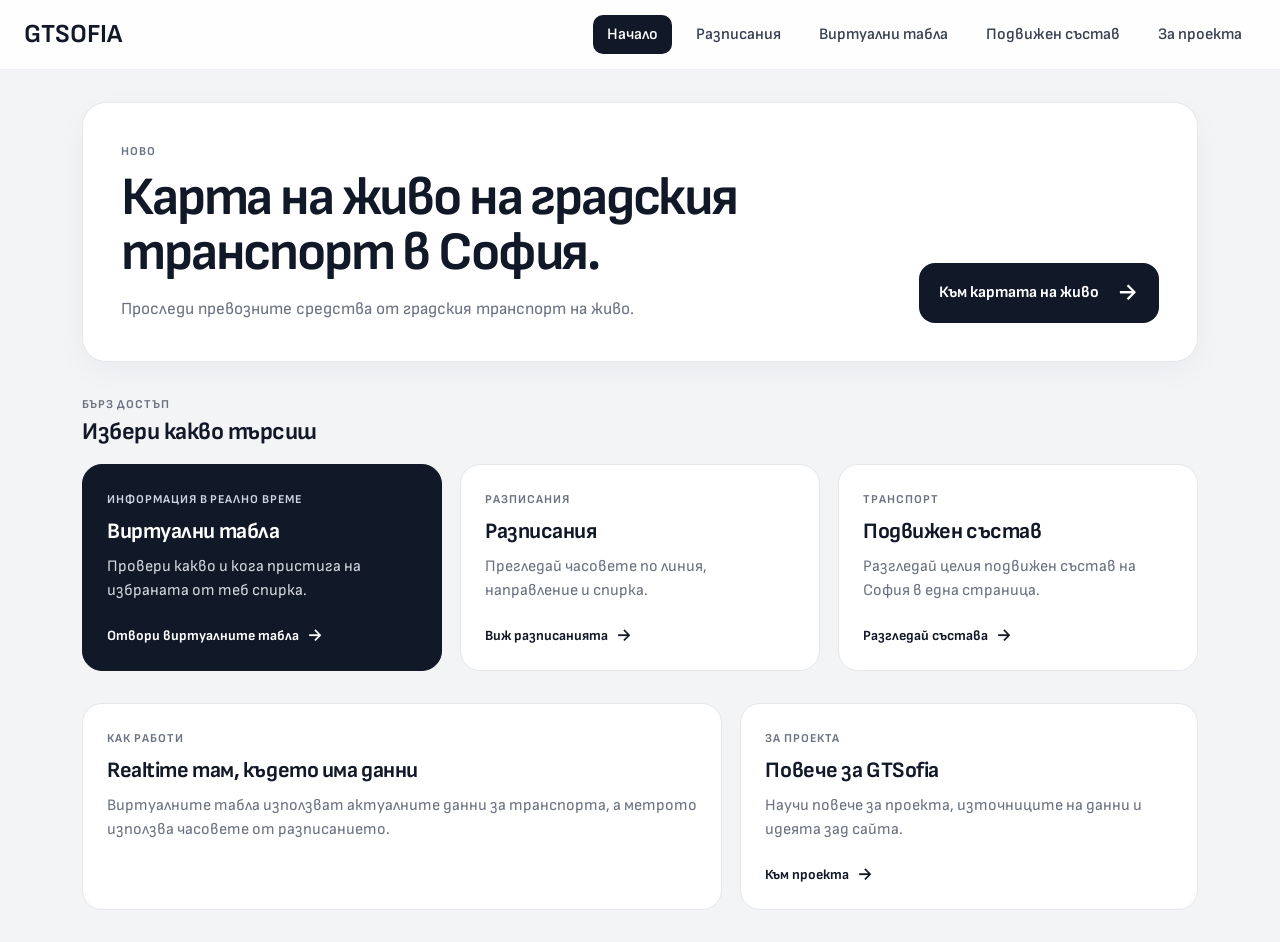
==== commit 5126d051: "Add files via upload" ====
--- a/index.html
+++ b/index.html
@@ -3,10 +3,9 @@
 <head>
   <meta charset="UTF-8" />
   <meta name="viewport" content="width=device-width, initial-scale=1.0" />
-  <script src="assets/js/theme.js"></script>
   <title>Начало | GTSofia</title>
   <link href="https://fonts.googleapis.com/css2?family=Sofia+Sans:wght@400;500;600;700&display=swap" rel="stylesheet" />
-  <link rel="stylesheet" href="assets/css/style.css?v=34" />
+  <link rel="stylesheet" href="assets/css/style.css" />
 </head>
 <body>
   <header class="navbar">
--- a/assets/css/style.css
+++ b/assets/css/style.css
@@ -610,15 +610,10 @@
 }
 
 .direction-arrow {
-  display: inline-flex;
-  align-items: center;
-  justify-content: center;
-  width: 18px;
-  height: 20px;
-  flex: 0 0 18px;
-  font-size: 20px;
-  line-height: 1;
-  opacity: 0.85;
+  width: 13px;
+  height: auto;
+  flex: 0 0 13px;
+  opacity: 0.7;
 }
 
 .timetable-card,
@@ -1001,10 +996,11 @@
   justify-content: center;
 }
 
-.map-location-button .bi {
+.map-location-button img {
+  width: 22px;
+  height: 22px;
   display: block;
-  font-size: 21px;
-  line-height: 1;
+  flex: 0 0 22px;
 }
 
 .map-tool-button:hover {
@@ -1237,9 +1233,6 @@
   width: 15px;
   height: 15px;
   flex: 0 0 15px;
-  color: #6b7280;
-  font-size: 15px;
-  line-height: 1;
   opacity: .78;
 }
 
@@ -1747,483 +1740,3 @@
     padding: 12px 13px;
   }
 }
-
-/* =========================
-THEME SETTINGS
-========================= */
-
-.site-settings {
-  position: fixed;
-  right: 22px;
-  bottom: 22px;
-  z-index: 3000;
-  font-family: "Sofia Sans", sans-serif;
-}
-
-.site-settings-toggle {
-  min-height: 48px;
-  display: inline-flex;
-  align-items: center;
-  justify-content: center;
-  gap: 9px;
-  padding: 0 17px;
-  border: 1px solid #d1d5db;
-  border-radius: 999px;
-  background: rgba(255, 255, 255, .96);
-  color: #111827;
-  box-shadow: 0 8px 28px rgba(15, 23, 42, .18);
-  font: inherit;
-  font-size: 14px;
-  font-weight: 700;
-  cursor: pointer;
-  backdrop-filter: blur(14px);
-  -webkit-backdrop-filter: blur(14px);
-  transition: transform .18s ease, box-shadow .18s ease, background .2s ease;
-}
-
-.site-settings-toggle:hover {
-  transform: translateY(-2px);
-  box-shadow: 0 11px 32px rgba(15, 23, 42, .22);
-}
-
-.site-settings-toggle:focus-visible,
-.site-settings-close:focus-visible,
-.site-theme-option:focus-visible {
-  outline: 3px solid #60a5fa;
-  outline-offset: 3px;
-}
-
-.site-settings-toggle-icon {
-  display: inline-block;
-  font-size: 19px;
-  line-height: 1;
-}
-
-.site-settings-panel {
-  position: absolute;
-  right: 0;
-  bottom: calc(100% + 12px);
-  width: min(290px, calc(100vw - 28px));
-  padding: 17px;
-  border: 1px solid #e5e7eb;
-  border-radius: 17px;
-  background: rgba(255, 255, 255, .98);
-  color: #111827;
-  box-shadow: 0 16px 46px rgba(15, 23, 42, .2);
-  backdrop-filter: blur(18px);
-  -webkit-backdrop-filter: blur(18px);
-}
-
-.site-settings-panel[hidden] {
-  display: none !important;
-}
-
-.site-settings-heading {
-  display: flex;
-  align-items: center;
-  justify-content: space-between;
-  gap: 12px;
-  margin-bottom: 15px;
-}
-
-.site-settings-heading h2 {
-  margin: 0;
-  font-size: 18px;
-  line-height: 1.2;
-}
-
-.site-settings-close {
-  width: 30px;
-  height: 30px;
-  border: 0;
-  border-radius: 50%;
-  background: #f3f4f6;
-  color: #374151;
-  font-size: 22px;
-  line-height: 1;
-  cursor: pointer;
-}
-
-.site-settings-section h3 {
-  margin: 0 0 9px;
-  color: #6b7280;
-  font-size: 12px;
-  font-weight: 700;
-  letter-spacing: .04em;
-  text-transform: uppercase;
-}
-
-.site-theme-options {
-  display: grid;
-  gap: 6px;
-}
-
-.site-theme-option {
-  width: 100%;
-  min-height: 41px;
-  display: flex;
-  align-items: center;
-  gap: 10px;
-  padding: 8px 10px;
-  border: 1px solid transparent;
-  border-radius: 10px;
-  background: transparent;
-  color: #374151;
-  text-align: left;
-  font: inherit;
-  font-weight: 600;
-  cursor: pointer;
-  transition: background .15s ease, border-color .15s ease, color .15s ease;
-}
-
-.site-theme-option:hover {
-  background: #f3f4f6;
-}
-
-.site-theme-option.is-selected {
-  border-color: #cbd5e1;
-  background: #eef2f7;
-  color: #111827;
-}
-
-.site-theme-option-icon {
-  width: 22px;
-  text-align: center;
-  font-size: 18px;
-  line-height: 1;
-}
-
-.site-settings-description {
-  margin: 11px 2px 0;
-  color: #6b7280;
-  font-size: 12px;
-  line-height: 1.45;
-}
-
-/* =========================
-DARK THEME
-========================= */
-
-html[data-theme="dark"] {
-  color-scheme: dark;
-  background: #0d131d;
-}
-
-html[data-theme="dark"] body {
-  background: #0d131d;
-  color: #e5e7eb;
-}
-
-html[data-theme="dark"] .navbar,
-html[data-theme="dark"] .navbar.scrolled {
-  background: rgba(18, 26, 38, .92);
-  border-bottom-color: #263244;
-  box-shadow: 0 6px 20px rgba(0, 0, 0, .2);
-}
-
-html[data-theme="dark"] .nav-logo,
-html[data-theme="dark"] .navbar nav a,
-html[data-theme="dark"] .nav-toggle {
-  color: #e5e7eb;
-}
-
-html[data-theme="dark"] .navbar nav a:hover {
-  background: #263244;
-}
-
-html[data-theme="dark"] .navbar nav a.active {
-  background: #e5e7eb;
-  color: #111827;
-}
-
-html[data-theme="dark"] .info-card,
-html[data-theme="dark"] .home-hero,
-html[data-theme="dark"] .home-card:not(.home-card-primary),
-html[data-theme="dark"] .home-info-card,
-html[data-theme="dark"] .stock-card,
-html[data-theme="dark"] .schedule-card,
-html[data-theme="dark"] .schedule-summary,
-html[data-theme="dark"] .virtual-board-toolbar,
-html[data-theme="dark"] .virtual-board-panel {
-  background: #171f2c;
-  border-color: #2b3749;
-  color: #e5e7eb;
-  box-shadow: 0 3px 16px rgba(0, 0, 0, .18);
-}
-
-html[data-theme="dark"] .home-hero h1,
-html[data-theme="dark"] .home-card h2,
-html[data-theme="dark"] .home-info-card h2,
-html[data-theme="dark"] .schedule-section-heading h1,
-html[data-theme="dark"] .schedule-section-heading h2,
-html[data-theme="dark"] .virtual-board-toolbar h1,
-html[data-theme="dark"] .virtual-board-header h2,
-html[data-theme="dark"] .virtual-board-empty-title,
-html[data-theme="dark"] .course-stop-name,
-html[data-theme="dark"] .course-stop-time,
-html[data-theme="dark"] .vb-arrival-clock,
-html[data-theme="dark"] .vb-arrival-time {
-  color: #f3f4f6;
-}
-
-html[data-theme="dark"] .home-eyebrow,
-html[data-theme="dark"] .home-section-kicker,
-html[data-theme="dark"] .home-card-label,
-html[data-theme="dark"] .home-hero p,
-html[data-theme="dark"] .home-card p,
-html[data-theme="dark"] .home-info-card p,
-html[data-theme="dark"] .stock-author,
-html[data-theme="dark"] .schedule-summary-stop,
-html[data-theme="dark"] .schedule-section-kicker,
-html[data-theme="dark"] .schedule-data-status,
-html[data-theme="dark"] .schedule-no-data,
-html[data-theme="dark"] .course-stop-code,
-html[data-theme="dark"] .virtual-board-kicker,
-html[data-theme="dark"] .virtual-board-header p,
-html[data-theme="dark"] .virtual-board-empty,
-html[data-theme="dark"] .virtual-board-error,
-html[data-theme="dark"] .vb-arrival-minutes,
-html[data-theme="dark"] .vb-arrival-countdown,
-html[data-theme="dark"] .vb-arrival-empty,
-html[data-theme="dark"] .virtual-board-favorite-stop-info span {
-  color: #9caec2;
-}
-
-html[data-theme="dark"] .home-card-primary {
-  background: #263449;
-  border-color: #3a4b63;
-  color: #f8fafc;
-}
-
-html[data-theme="dark"] .home-card-primary p {
-  color: #cbd5e1;
-}
-
-html[data-theme="dark"] .home-card-primary .home-card-label {
-  color: #b8c8dc;
-}
-
-html[data-theme="dark"] .home-hero-action {
-  background: #dbeafe;
-  color: #172033;
-}
-
-html[data-theme="dark"] .home-hero-action:hover {
-  background: #bfdbfe;
-}
-
-html[data-theme="dark"] .home-card:hover,
-html[data-theme="dark"] .home-info-card-link:hover {
-  border-color: #52647e;
-  box-shadow: 0 12px 26px rgba(0, 0, 0, .24);
-}
-
-html[data-theme="dark"] .stock-filters button,
-html[data-theme="dark"] .schedule-day-tab,
-html[data-theme="dark"] .schedule-summary-stats div,
-html[data-theme="dark"] .virtual-board-close,
-html[data-theme="dark"] .virtual-board-refresh,
-html[data-theme="dark"] .vb-next-times span {
-  background: #263244;
-  color: #dbe4ef;
-}
-
-html[data-theme="dark"] .stock-filters button:hover,
-html[data-theme="dark"] .schedule-day-tab.active,
-html[data-theme="dark"] .schedule-close-button {
-  background: #dbeafe;
-  color: #172033;
-}
-
-html[data-theme="dark"] .schedule-select-button,
-html[data-theme="dark"] .schedule-native-select,
-html[data-theme="dark"] .schedule-dropdown-menu,
-html[data-theme="dark"] .virtual-stop-search input,
-html[data-theme="dark"] .virtual-stop-search-results,
-html[data-theme="dark"] .virtual-stop-search-result {
-  background: #111a27;
-  border-color: #364458;
-  color: #e5e7eb;
-}
-
-html[data-theme="dark"] .schedule-native-select:disabled {
-  background: #202a39;
-  color: #8493a8;
-}
-
-html[data-theme="dark"] .schedule-dropdown-group-title,
-html[data-theme="dark"] .schedule-placeholder,
-html[data-theme="dark"] .schedule-option-arrow {
-  color: #9caec2;
-}
-
-html[data-theme="dark"] .schedule-line-option:hover,
-html[data-theme="dark"] .virtual-stop-search-result:hover {
-  background: #263244;
-}
-
-html[data-theme="dark"] .schedule-day-tabs,
-html[data-theme="dark"] .course-stops,
-html[data-theme="dark"] .virtual-board-controls,
-html[data-theme="dark"] .virtual-board-header {
-  border-color: #2b3749;
-}
-
-html[data-theme="dark"] .schedule-timetable,
-html[data-theme="dark"] .timetable-scroll {
-  border-color: #364458;
-}
-
-html[data-theme="dark"] .schedule-timetable th {
-  background: #263244;
-  border-color: #3a485c;
-  color: #e5e7eb;
-}
-
-html[data-theme="dark"] .schedule-timetable td,
-html[data-theme="dark"] .course-stop,
-html[data-theme="dark"] .vb-row,
-html[data-theme="dark"] .virtual-stop-search-result {
-  border-color: #2b3749;
-}
-
-html[data-theme="dark"] .schedule-minute {
-  color: #e5e7eb;
-}
-
-html[data-theme="dark"] .schedule-minute:hover,
-html[data-theme="dark"] .course-stop.selected {
-  background: #493b20;
-  color: #fde68a;
-}
-
-html[data-theme="dark"] .course-stop-marker {
-  background: #dbeafe;
-  border-color: #171f2c;
-  box-shadow: 0 0 0 1px #64748b;
-}
-
-html[data-theme="dark"] .virtual-board-controls {
-  background: #171f2c;
-}
-
-html[data-theme="dark"] .virtual-map-card {
-  background: #171f2c;
-  border-color: #2b3749;
-}
-
-/* Invert only the raster basemap; Leaflet markers and controls remain untouched. */
-html[data-theme="dark"] #virtualMap .leaflet-tile-pane {
-  filter: invert(1) hue-rotate(180deg) brightness(.88) contrast(.92);
-}
-
-html[data-theme="dark"] #virtualMap .leaflet-control-zoom a {
-  background: #171f2c;
-  border-color: #364458;
-  color: #e5e7eb;
-}
-
-html[data-theme="dark"] #virtualMap .leaflet-control-attribution {
-  background: rgba(17, 26, 39, .88);
-  color: #cbd5e1;
-}
-
-html[data-theme="dark"] #virtualMap .leaflet-control-attribution a {
-  color: #93c5fd;
-}
-
-html[data-theme="dark"] .map-tool-button {
-  border-color: #46556b;
-  background: rgba(23, 31, 44, .96);
-  color: #e5e7eb;
-}
-
-html[data-theme="dark"] .map-tool-button:hover,
-html[data-theme="dark"] .virtual-board-close:hover,
-html[data-theme="dark"] .virtual-board-refresh:hover {
-  background: #344258;
-}
-
-html[data-theme="dark"] .virtual-stop-search input::placeholder {
-  color: #8b9bb0;
-}
-
-html[data-theme="dark"] .vb-arrival-calendar,
-html[data-theme="dark"] .direction-arrow,
-html[data-theme="dark"] .vb-direction-arrow,
-html[data-theme="dark"] .map-location-button .bi {
-  color: #d1d9e5;
-  opacity: .95;
-}
-
-html[data-theme="dark"] .virtual-board-no-service,
-html[data-theme="dark"] .virtual-board-no-data,
-html[data-theme="dark"] .virtual-map-error {
-  background: #202a39;
-  color: #aebdd0;
-}
-
-html[data-theme="dark"] .virtual-board-favorite-stop {
-  background: #171f2c;
-  border-color: #2b3749;
-  color: #e5e7eb;
-}
-
-html[data-theme="dark"] .virtual-board-favorite-stop:hover {
-  border-color: #52647e;
-  box-shadow: 0 6px 16px rgba(0, 0, 0, .22);
-}
-
-html[data-theme="dark"] .virtual-board-favorite-stop-arrow {
-  color: #9caec2;
-}
-
-html[data-theme="dark"] .site-settings-toggle {
-  border-color: #46556b;
-  background: rgba(23, 31, 44, .96);
-  color: #f3f4f6;
-  box-shadow: 0 8px 28px rgba(0, 0, 0, .42);
-}
-
-html[data-theme="dark"] .site-settings-panel {
-  border-color: #364458;
-  background: rgba(23, 31, 44, .98);
-  color: #f3f4f6;
-  box-shadow: 0 16px 46px rgba(0, 0, 0, .48);
-}
-
-html[data-theme="dark"] .site-settings-close {
-  background: #263244;
-  color: #e5e7eb;
-}
-
-html[data-theme="dark"] .site-settings-section h3,
-html[data-theme="dark"] .site-settings-description {
-  color: #9caec2;
-}
-
-html[data-theme="dark"] .site-theme-option {
-  color: #dbe4ef;
-}
-
-html[data-theme="dark"] .site-theme-option:hover {
-  background: #263244;
-}
-
-html[data-theme="dark"] .site-theme-option.is-selected {
-  border-color: #52647e;
-  background: #344258;
-  color: #fff;
-}
-
-@media (max-width: 560px) {
-  .site-settings {
-    right: 14px;
-    bottom: 14px;
-  }
-
-  .site-settings-toggle {
-    min-height: 45px;
-    padding: 0 14px;
-  }
-}
